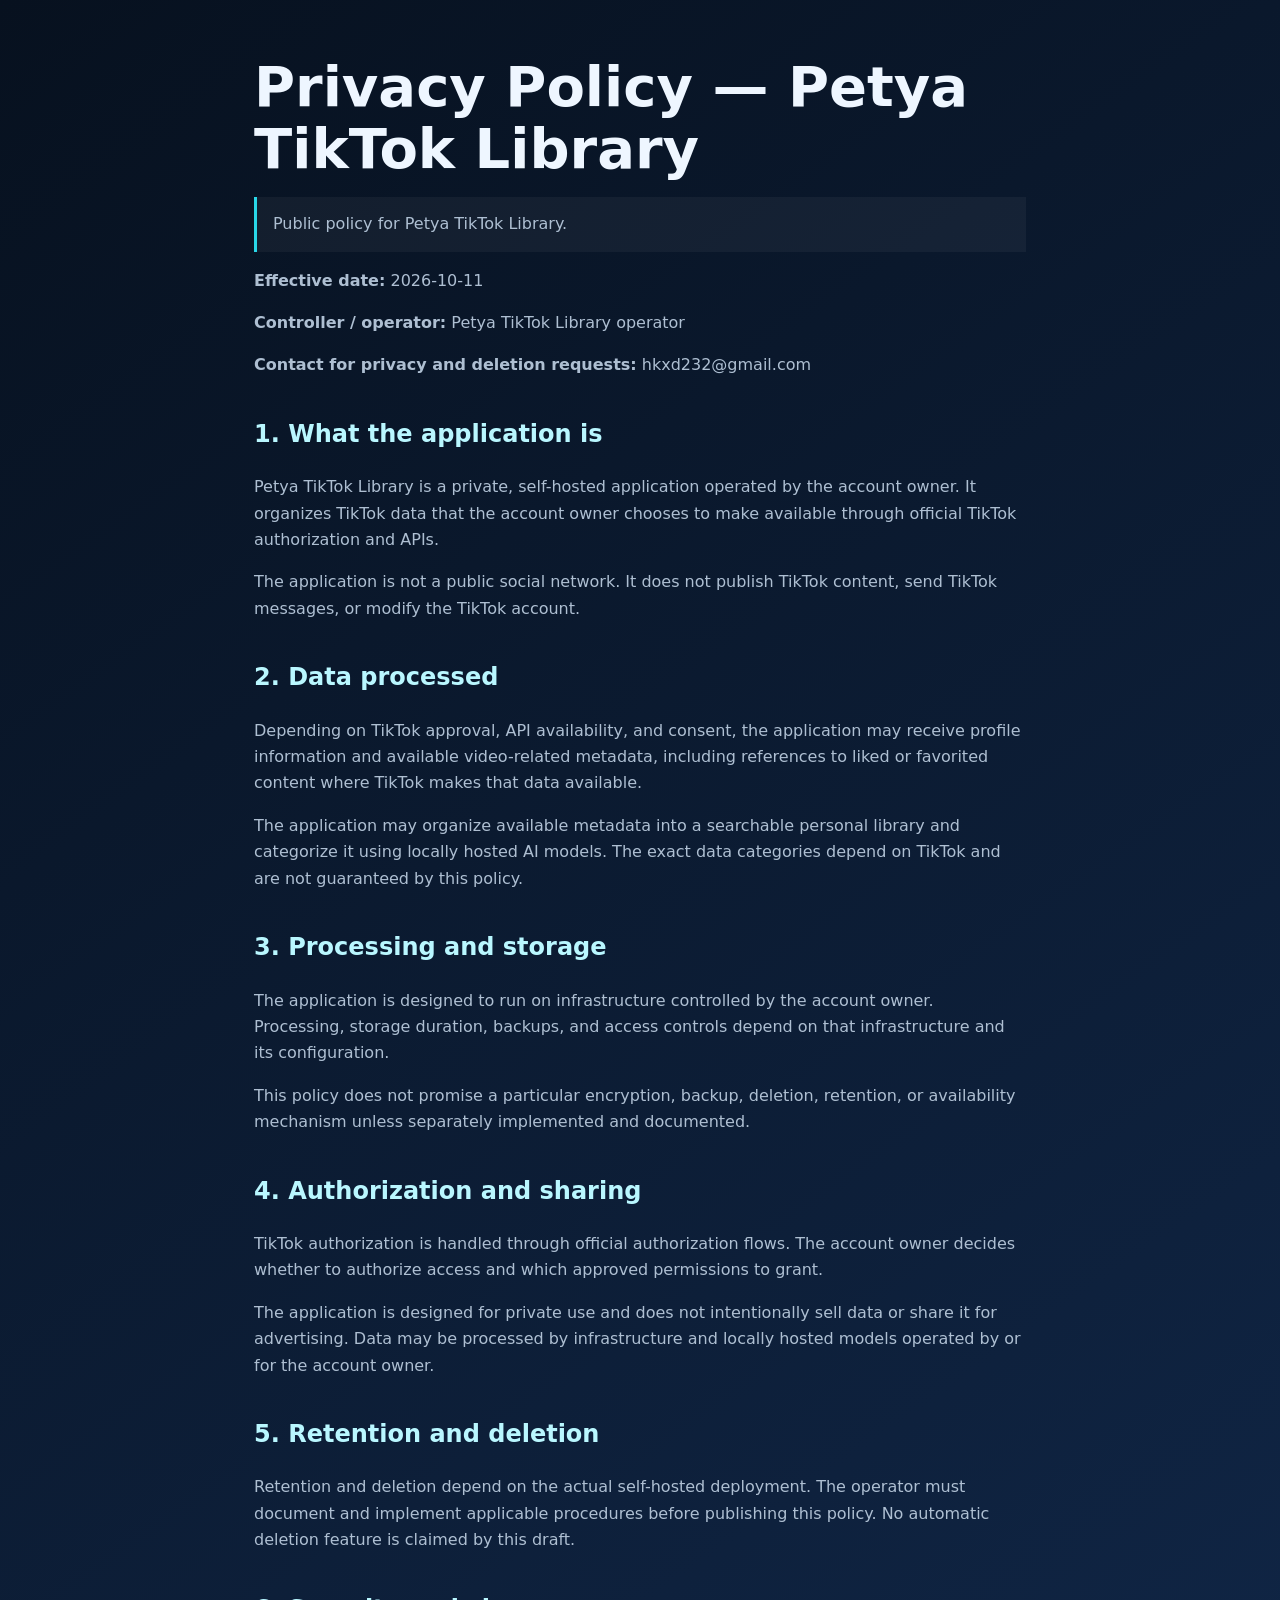
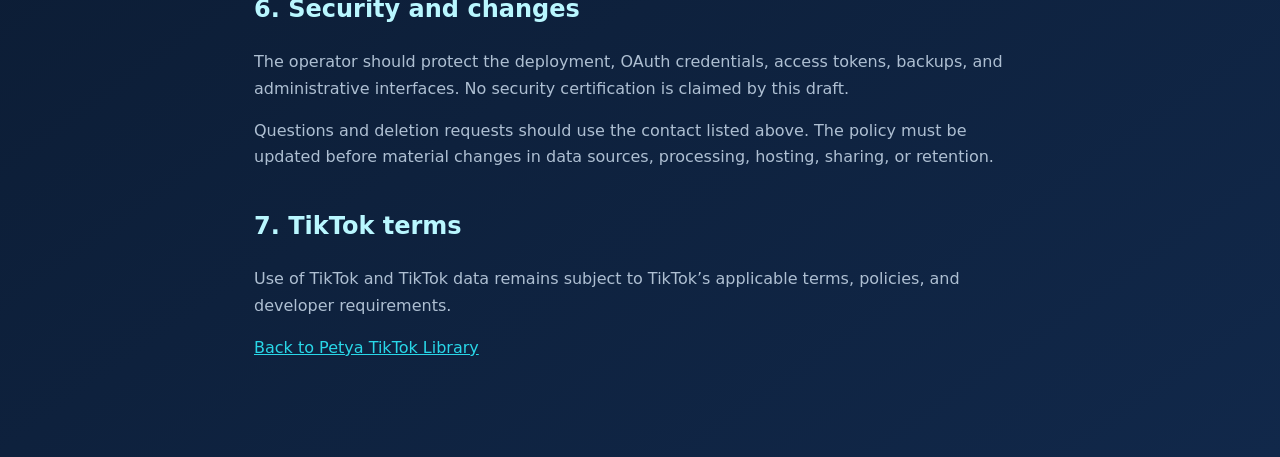
==== privacy/index.html @ 0716474f "Publish prepared Petya TikTok Library site" ====
<!doctype html>
<html lang="en"><head><meta charset="utf-8"><meta name="viewport" content="width=device-width,initial-scale=1"><title>Privacy Policy — Petya TikTok Library</title><link rel="stylesheet" href="/assets/style.css"></head><body><main class="shell"><h1>Privacy Policy — Petya TikTok Library</h1><p class="notice">Public policy for Petya TikTok Library.</p><p><strong>Effective date:</strong> 2026-10-11</p><p><strong>Controller / operator:</strong> Petya TikTok Library operator</p><p><strong>Contact for privacy and deletion requests:</strong> hkxd232@gmail.com</p><h2>1. What the application is</h2><p>Petya TikTok Library is a private, self-hosted application operated by the account owner. It organizes TikTok data that the account owner chooses to make available through official TikTok authorization and APIs.</p><p>The application is not a public social network. It does not publish TikTok content, send TikTok messages, or modify the TikTok account.</p><h2>2. Data processed</h2><p>Depending on TikTok approval, API availability, and consent, the application may receive profile information and available video-related metadata, including references to liked or favorited content where TikTok makes that data available.</p><p>The application may organize available metadata into a searchable personal library and categorize it using locally hosted AI models. The exact data categories depend on TikTok and are not guaranteed by this policy.</p><h2>3. Processing and storage</h2><p>The application is designed to run on infrastructure controlled by the account owner. Processing, storage duration, backups, and access controls depend on that infrastructure and its configuration.</p><p>This policy does not promise a particular encryption, backup, deletion, retention, or availability mechanism unless separately implemented and documented.</p><h2>4. Authorization and sharing</h2><p>TikTok authorization is handled through official authorization flows. The account owner decides whether to authorize access and which approved permissions to grant.</p><p>The application is designed for private use and does not intentionally sell data or share it for advertising. Data may be processed by infrastructure and locally hosted models operated by or for the account owner.</p><h2>5. Retention and deletion</h2><p>Retention and deletion depend on the actual self-hosted deployment. The operator must document and implement applicable procedures before publishing this policy. No automatic deletion feature is claimed by this draft.</p><h2>6. Security and changes</h2><p>The operator should protect the deployment, OAuth credentials, access tokens, backups, and administrative interfaces. No security certification is claimed by this draft.</p><p>Questions and deletion requests should use the contact listed above. The policy must be updated before material changes in data sources, processing, hosting, sharing, or retention.</p><h2>7. TikTok terms</h2><p>Use of TikTok and TikTok data remains subject to TikTok’s applicable terms, policies, and developer requirements.</p><p><a href="/">Back to Petya TikTok Library</a></p></main></body></html>
---- assets/style.css ----
:root{color-scheme:dark;--bg:#07111f;--panel:#101d31;--ink:#eef6ff;--muted:#aebfd2;--accent:#29d7e8}*{box-sizing:border-box}body{margin:0;background:linear-gradient(145deg,#07111f,#11284a);color:var(--ink);font:16px/1.65 system-ui,-apple-system,BlinkMacSystemFont,"Segoe UI",sans-serif}.shell{max-width:820px;margin:0 auto;padding:56px 24px 80px}.icon{width:128px;height:128px;border-radius:28px;display:block;margin-bottom:28px;box-shadow:0 18px 60px #0008}h1{font-size:clamp(2rem,6vw,3.5rem);line-height:1.1;margin:0 0 18px}h2{margin-top:36px;color:#b9f7ff}p{color:var(--muted)}.lead{font-size:1.25rem;color:var(--ink)}a{color:var(--accent);margin-right:22px}.notice{padding:14px 16px;border-left:3px solid var(--accent);background:#ffffff0b}
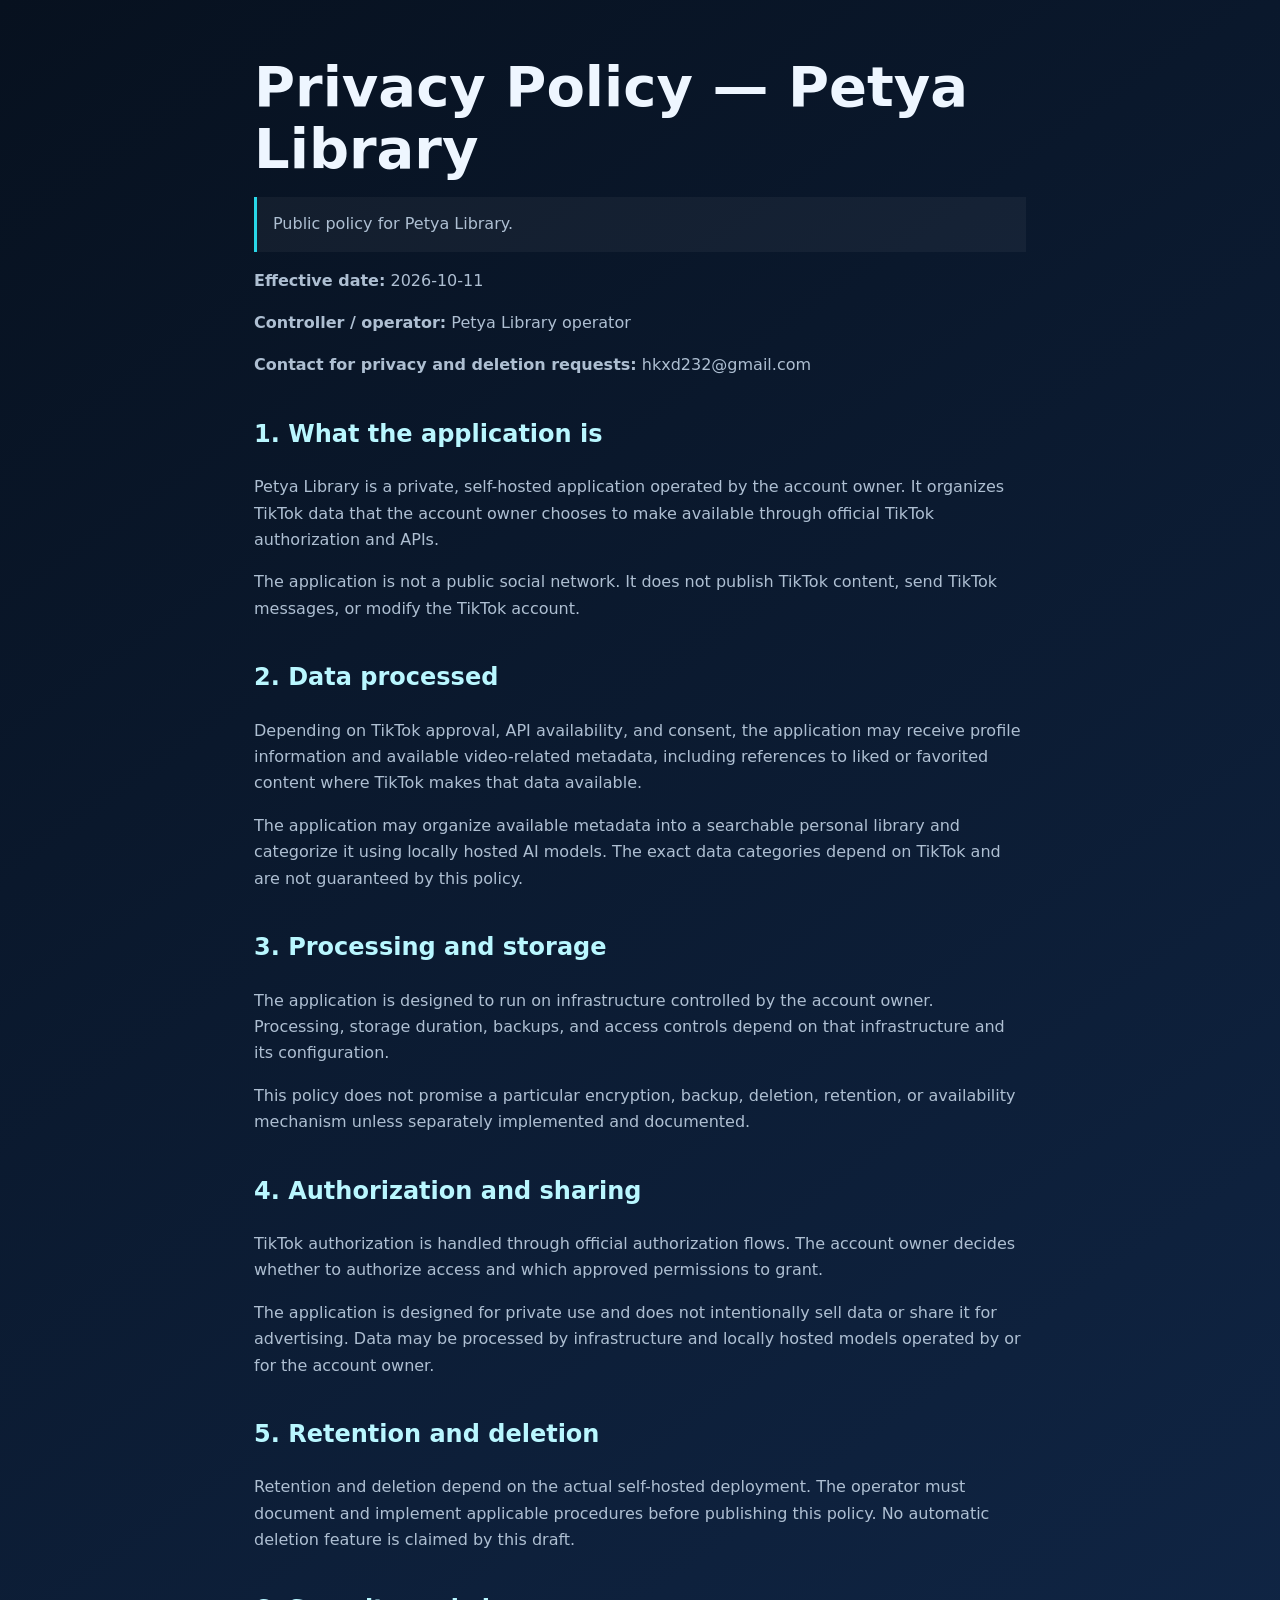
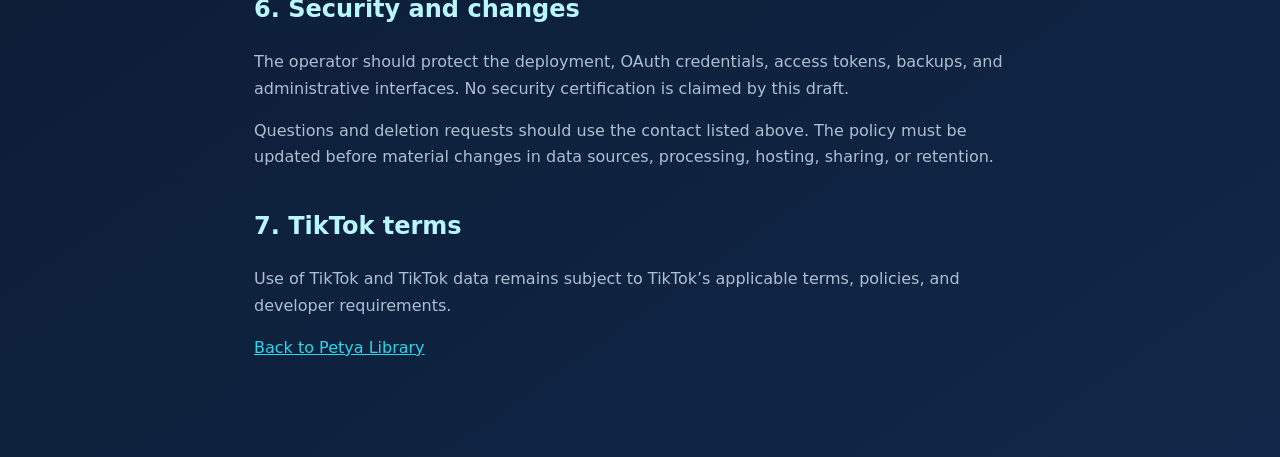
==== commit 86b5bf04: "Adapt public site to neutral app and repository name" ====
--- a/privacy/index.html
+++ b/privacy/index.html
@@ -1,2 +1,2 @@
 <!doctype html>
-<html lang="en"><head><meta charset="utf-8"><meta name="viewport" content="width=device-width,initial-scale=1"><title>Privacy Policy — Petya TikTok Library</title><link rel="stylesheet" href="/assets/style.css"></head><body><main class="shell"><h1>Privacy Policy — Petya TikTok Library</h1><p class="notice">Public policy for Petya TikTok Library.</p><p><strong>Effective date:</strong> 2026-10-11</p><p><strong>Controller / operator:</strong> Petya TikTok Library operator</p><p><strong>Contact for privacy and deletion requests:</strong> hkxd232@gmail.com</p><h2>1. What the application is</h2><p>Petya TikTok Library is a private, self-hosted application operated by the account owner. It organizes TikTok data that the account owner chooses to make available through official TikTok authorization and APIs.</p><p>The application is not a public social network. It does not publish TikTok content, send TikTok messages, or modify the TikTok account.</p><h2>2. Data processed</h2><p>Depending on TikTok approval, API availability, and consent, the application may receive profile information and available video-related metadata, including references to liked or favorited content where TikTok makes that data available.</p><p>The application may organize available metadata into a searchable personal library and categorize it using locally hosted AI models. The exact data categories depend on TikTok and are not guaranteed by this policy.</p><h2>3. Processing and storage</h2><p>The application is designed to run on infrastructure controlled by the account owner. Processing, storage duration, backups, and access controls depend on that infrastructure and its configuration.</p><p>This policy does not promise a particular encryption, backup, deletion, retention, or availability mechanism unless separately implemented and documented.</p><h2>4. Authorization and sharing</h2><p>TikTok authorization is handled through official authorization flows. The account owner decides whether to authorize access and which approved permissions to grant.</p><p>The application is designed for private use and does not intentionally sell data or share it for advertising. Data may be processed by infrastructure and locally hosted models operated by or for the account owner.</p><h2>5. Retention and deletion</h2><p>Retention and deletion depend on the actual self-hosted deployment. The operator must document and implement applicable procedures before publishing this policy. No automatic deletion feature is claimed by this draft.</p><h2>6. Security and changes</h2><p>The operator should protect the deployment, OAuth credentials, access tokens, backups, and administrative interfaces. No security certification is claimed by this draft.</p><p>Questions and deletion requests should use the contact listed above. The policy must be updated before material changes in data sources, processing, hosting, sharing, or retention.</p><h2>7. TikTok terms</h2><p>Use of TikTok and TikTok data remains subject to TikTok’s applicable terms, policies, and developer requirements.</p><p><a href="/">Back to Petya TikTok Library</a></p></main></body></html>
+<html lang="en"><head><meta charset="utf-8"><meta name="viewport" content="width=device-width,initial-scale=1"><title>Privacy Policy — Petya Library</title><link rel="stylesheet" href="../assets/style.css"></head><body><main class="shell"><h1>Privacy Policy — Petya Library</h1><p class="notice">Public policy for Petya Library.</p><p><strong>Effective date:</strong> 2026-10-11</p><p><strong>Controller / operator:</strong> Petya Library operator</p><p><strong>Contact for privacy and deletion requests:</strong> hkxd232@gmail.com</p><h2>1. What the application is</h2><p>Petya Library is a private, self-hosted application operated by the account owner. It organizes TikTok data that the account owner chooses to make available through official TikTok authorization and APIs.</p><p>The application is not a public social network. It does not publish TikTok content, send TikTok messages, or modify the TikTok account.</p><h2>2. Data processed</h2><p>Depending on TikTok approval, API availability, and consent, the application may receive profile information and available video-related metadata, including references to liked or favorited content where TikTok makes that data available.</p><p>The application may organize available metadata into a searchable personal library and categorize it using locally hosted AI models. The exact data categories depend on TikTok and are not guaranteed by this policy.</p><h2>3. Processing and storage</h2><p>The application is designed to run on infrastructure controlled by the account owner. Processing, storage duration, backups, and access controls depend on that infrastructure and its configuration.</p><p>This policy does not promise a particular encryption, backup, deletion, retention, or availability mechanism unless separately implemented and documented.</p><h2>4. Authorization and sharing</h2><p>TikTok authorization is handled through official authorization flows. The account owner decides whether to authorize access and which approved permissions to grant.</p><p>The application is designed for private use and does not intentionally sell data or share it for advertising. Data may be processed by infrastructure and locally hosted models operated by or for the account owner.</p><h2>5. Retention and deletion</h2><p>Retention and deletion depend on the actual self-hosted deployment. The operator must document and implement applicable procedures before publishing this policy. No automatic deletion feature is claimed by this draft.</p><h2>6. Security and changes</h2><p>The operator should protect the deployment, OAuth credentials, access tokens, backups, and administrative interfaces. No security certification is claimed by this draft.</p><p>Questions and deletion requests should use the contact listed above. The policy must be updated before material changes in data sources, processing, hosting, sharing, or retention.</p><h2>7. TikTok terms</h2><p>Use of TikTok and TikTok data remains subject to TikTok’s applicable terms, policies, and developer requirements.</p><p><a href="../">Back to Petya Library</a></p></main></body></html>
